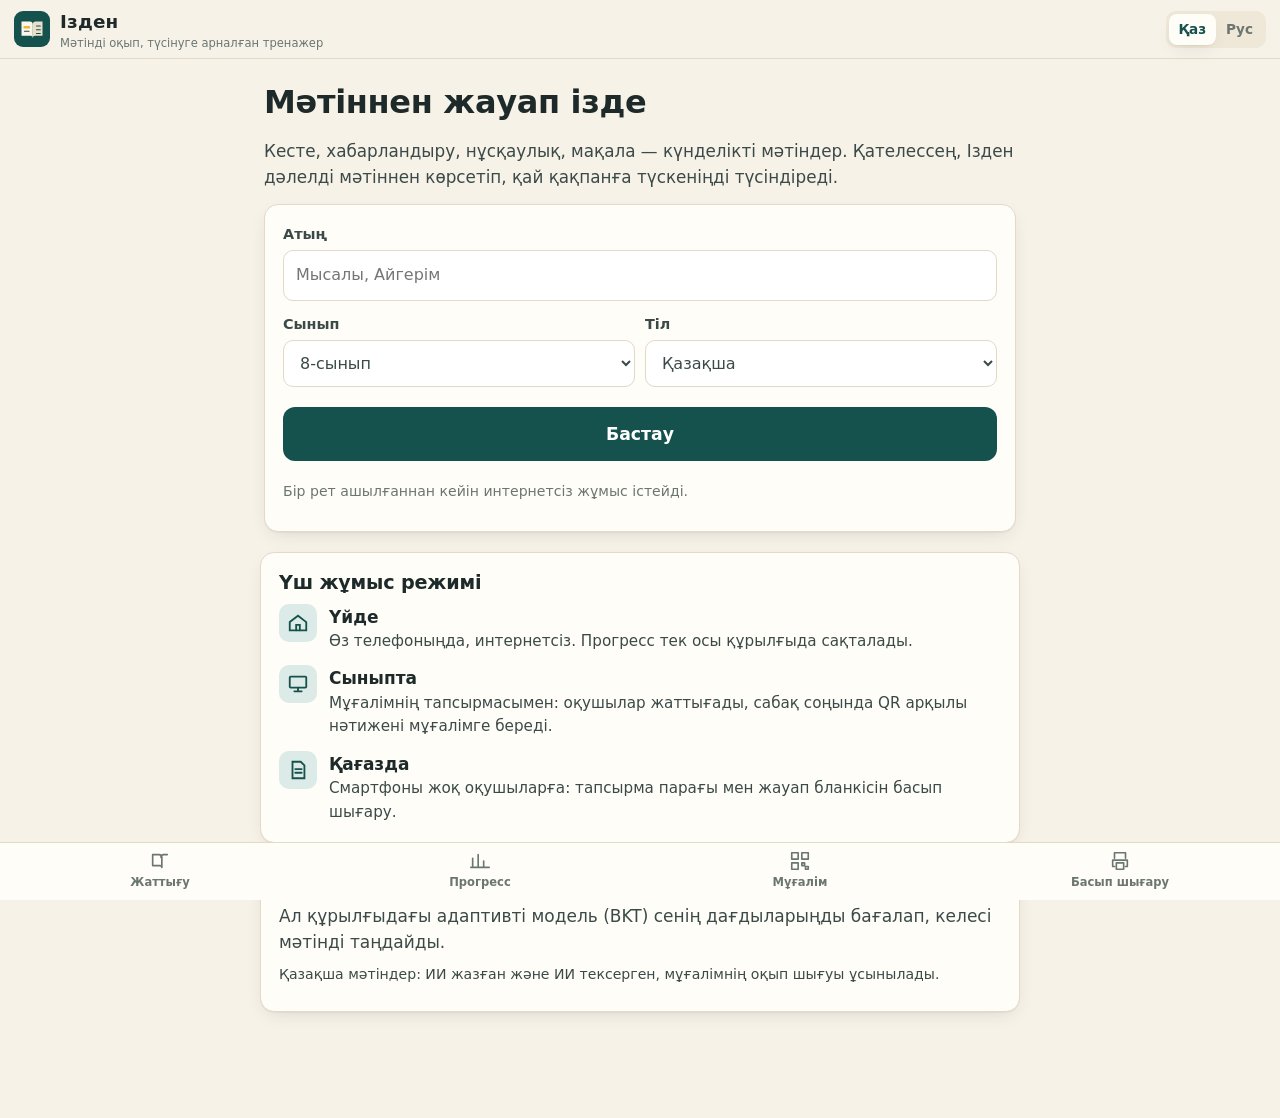
==== index.html @ 28fd4974 "feat(app): evidence-first PWA with BKT, QR transfer, teacher report, trap cards, passport and paper " ====
<!doctype html>
<html lang="kk">
<head>
<meta charset="utf-8">
<meta name="viewport" content="width=device-width, initial-scale=1, viewport-fit=cover">
<title>Ізден — мәтінді оқып түсіну тренажері</title>
<meta name="description" content="Офлайн-тренажёр читательской грамотности для 7–9 классов на казахском и русском: сначала докажи по тексту, потом ответь.">
<meta name="theme-color" content="#16524d">
<link rel="manifest" href="manifest.webmanifest">
<link rel="icon" href="icons/icon.svg" type="image/svg+xml">
<link rel="apple-touch-icon" href="icons/icon-192.png">
<link rel="stylesheet" href="css/style.css">
<script src="vendor/qrcode.js" defer></script>
<script src="vendor/jsQR.js" defer></script>
<script type="module" src="js/app.js"></script>
</head>
<body>
<header class="top noprint">
  <a href="#/" class="brand" aria-label="Ізден">
    <svg viewBox="0 0 48 48" aria-hidden="true"><rect width="48" height="48" rx="12" fill="#16524d"/><path d="M10 14h11a4 4 0 0 1 4 4v18a3 3 0 0 0-3-3H10z" fill="#fbf6ec"/><path d="M38 14H29a4 4 0 0 0-4 4v18a3 3 0 0 1 3-3h10z" fill="#e9dfcb"/><rect x="12.5" y="20" width="9" height="3.2" rx="1.2" fill="#f2b33d"/><path d="M14 27h6M30 20h5M30 25h5M30 30h5" stroke="#16524d" stroke-width="1.6" stroke-linecap="round"/></svg>
    <span><b>Ізден</b><small id="tagline"></small></span>
  </a>
  <span id="net" class="pill"></span>
  <div id="lang-switch" class="seg" role="group" aria-label="Тіл / Язык"></div>
</header>
<main id="app"><noscript>JavaScript керек / нужен JavaScript.</noscript></main>
<nav id="nav" class="nav noprint" aria-label="Menu"></nav>
<div id="toast" class="toast" role="status" aria-live="polite"></div>
</body>
</html>
---- css/style.css ----
/* Ізден — warm paper, deep teal ink, saffron highlighter. System fonts only (works offline everywhere). */
:root {
  --paper: #f7f2e8;
  --paper-2: #efe7d7;
  --card: #fffdf8;
  --ink: #1d2a29;
  --ink-2: #3b4a48;
  --muted: #6b7672;
  --line: #e3d9c6;
  --teal: #16524d;
  --teal-2: #20756d;
  --teal-soft: #dcebe7;
  --marker: #f6cf6a;
  --marker-soft: rgba(246, 207, 106, .55);
  --coral: #c4512f;
  --coral-soft: #f8e1d7;
  --green: #2f7a4b;
  --green-soft: #dcefe1;
  --plum: #7a4a7e;
  --indigo: #3f5aa0;
  --sk-locate: #20756d;
  --sk-understand: #3f5aa0;
  --sk-evaluate: #8a4e86;
  --radius: 14px;
  --shadow: 0 1px 0 rgba(29, 42, 41, .04), 0 6px 20px -8px rgba(29, 42, 41, .18);
  --font: system-ui, -apple-system, "Segoe UI", Roboto, "Noto Sans", "Helvetica Neue", Arial, sans-serif;
}

* { box-sizing: border-box; }
html { -webkit-text-size-adjust: 100%; }
body {
  margin: 0; background: var(--paper); color: var(--ink); font: 17px/1.55 var(--font);
  padding-bottom: calc(68px + env(safe-area-inset-bottom));
}
h1, h2, h3 { line-height: 1.2; letter-spacing: -.01em; margin: 0 0 .5em; }
h1 { font-size: 1.6rem; }
h2 { font-size: 1.2rem; }
p { margin: 0 0 .7em; }
a { color: var(--teal); }
button, input, select { font: inherit; color: inherit; }
.sr { position: absolute; width: 1px; height: 1px; overflow: hidden; clip: rect(0 0 0 0); }
.muted { color: var(--muted); }
.small { font-size: .88rem; }
.center { text-align: center; }
.pad { padding: 18px; }

/* ---- top bar ---- */
.top {
  position: sticky; top: 0; z-index: 20; display: flex; align-items: center; gap: 10px;
  padding: 8px 14px; background: rgba(247, 242, 232, .94); backdrop-filter: blur(6px);
  border-bottom: 1px solid var(--line);
}
.brand { display: flex; align-items: center; gap: 10px; text-decoration: none; color: var(--ink); margin-right: auto; min-width: 0; }
.brand svg { width: 36px; height: 36px; flex: none; }
.brand b { display: block; font-size: 1.15rem; letter-spacing: .01em; }
.brand small { display: block; color: var(--muted); font-size: .72rem; line-height: 1.2; white-space: nowrap; overflow: hidden; text-overflow: ellipsis; max-width: 46vw; }
.pill { font-size: .72rem; padding: 3px 8px; border-radius: 99px; white-space: nowrap; }
.pill:empty { display: none; }
.pill.ok { background: var(--teal-soft); color: var(--teal); }
.pill.off { background: var(--marker-soft); color: #6b4d00; }
@media (max-width: 480px) { .pill.ok { display: none; } }
.seg { display: flex; background: var(--paper-2); border-radius: 10px; padding: 3px; }
.seg button { border: 0; background: none; padding: 5px 10px; border-radius: 8px; font-size: .85rem; font-weight: 600; color: var(--muted); cursor: pointer; }
.seg button[aria-pressed="true"] { background: var(--card); color: var(--teal); box-shadow: var(--shadow); }

/* ---- bottom nav ---- */
.nav {
  position: fixed; left: 0; right: 0; bottom: 0; z-index: 30; display: grid; grid-template-columns: repeat(4, 1fr);
  background: var(--card); border-top: 1px solid var(--line); padding-bottom: env(safe-area-inset-bottom);
}
.nav a { display: flex; flex-direction: column; align-items: center; gap: 2px; padding: 7px 4px 8px; text-decoration: none; color: var(--muted); font-size: .72rem; font-weight: 600; }
.nav svg { width: 22px; height: 22px; fill: none; stroke: currentColor; stroke-width: 1.8; stroke-linecap: round; stroke-linejoin: round; }
.nav a.on { color: var(--teal); }
.nav a.on svg { stroke-width: 2.2; }

main { max-width: 760px; margin: 0 auto; padding: 14px 12px 24px; }
.card { background: var(--card); border: 1px solid var(--line); border-radius: var(--radius); box-shadow: var(--shadow); margin-bottom: 14px; }

/* ---- buttons & forms ---- */
.btn {
  display: inline-flex; align-items: center; justify-content: center; gap: 6px; min-height: 46px; padding: 10px 18px;
  border-radius: 12px; border: 1.5px solid transparent; font-weight: 650; text-decoration: none; cursor: pointer;
  transition: transform .08s ease, background .15s ease;
}
.btn:active { transform: translateY(1px); }
.btn.primary { background: var(--teal); color: #fff; }
.btn.primary:hover { background: var(--teal-2); }
.btn.primary:disabled { background: #a9bcb8; cursor: not-allowed; }
.btn.ghost { background: transparent; border-color: var(--line); color: var(--teal); }
.btn.big { width: 100%; min-height: 54px; font-size: 1.08rem; margin: 8px 0; }
.btn.small { min-height: 38px; padding: 6px 12px; font-size: .9rem; }
.btn.danger { color: var(--coral); }
.btn.file { position: relative; }
.btnrow { display: flex; flex-wrap: wrap; gap: 8px; margin: 10px 0; }
.link { background: none; border: 0; color: var(--teal); text-decoration: underline; text-underline-offset: 3px; cursor: pointer; padding: 6px 0; font-size: .92rem; }
.form { display: grid; gap: 12px; }
.form label { display: grid; gap: 5px; font-size: .9rem; font-weight: 600; color: var(--ink-2); }
.form input, .form select { padding: 12px; border: 1.5px solid var(--line); border-radius: 10px; background: #fff; font-size: 1rem; font-weight: 400; }
.form input:focus, .form select:focus, .btn:focus-visible, .opt:focus-visible, .tap:focus-visible { outline: 3px solid var(--marker); outline-offset: 2px; }
.form .check { display: flex; align-items: center; gap: 8px; font-weight: 500; }
.row2 { display: grid; grid-template-columns: 1fr 1fr; gap: 10px; }
.grid3 { grid-template-columns: repeat(3, 1fr); }
@media (max-width: 520px) { .grid3 { grid-template-columns: 1fr 1fr; } }

/* ---- home ---- */
.hero { padding: 10px 4px 6px; }
.hero h1 { font-size: 2rem; }
.hero .lead { font-size: 1.05rem; color: var(--ink-2); }
.hero .form { padding: 18px; margin-top: 14px; }
.modes { list-style: none; padding: 0; margin: 0; display: grid; gap: 12px; }
.modes li { display: flex; gap: 12px; align-items: flex-start; }
.modes p { margin: 0; color: var(--ink-2); font-size: .95rem; }
.mode-ico { flex: none; width: 38px; height: 38px; border-radius: 10px; background: var(--teal-soft) center/22px no-repeat; }
.mode-ico.m0 { background-image: url("data:image/svg+xml,%3Csvg xmlns='http://www.w3.org/2000/svg' viewBox='0 0 24 24' fill='none' stroke='%2316524d' stroke-width='2' stroke-linecap='round'%3E%3Cpath d='M3 11l9-7 9 7v9H3z'/%3E%3Cpath d='M10 20v-6h4v6'/%3E%3C/svg%3E"); }
.mode-ico.m1 { background-image: url("data:image/svg+xml,%3Csvg xmlns='http://www.w3.org/2000/svg' viewBox='0 0 24 24' fill='none' stroke='%2316524d' stroke-width='2' stroke-linecap='round'%3E%3Crect x='3' y='4' width='18' height='12' rx='1'/%3E%3Cpath d='M8 20h8M12 16v4'/%3E%3C/svg%3E"); }
.mode-ico.m2 { background-image: url("data:image/svg+xml,%3Csvg xmlns='http://www.w3.org/2000/svg' viewBox='0 0 24 24' fill='none' stroke='%2316524d' stroke-width='2' stroke-linecap='round'%3E%3Cpath d='M6 3h9l4 4v14H6z'/%3E%3Cpath d='M9 11h7M9 15h7'/%3E%3C/svg%3E"); }
.about p { margin: 0 0 .5em; color: var(--ink-2); }

/* ---- skills ---- */
.skills { display: grid; gap: 12px; margin: 10px 0; }
.skills.compact { grid-template-columns: repeat(3, 1fr); gap: 8px; }
.skill-head { display: flex; justify-content: space-between; font-size: .88rem; font-weight: 650; }
.skills.compact .skill-head { font-size: .78rem; }
.meter { height: 8px; background: var(--paper-2); border-radius: 99px; overflow: hidden; margin-top: 4px; }
.meter span { display: block; height: 100%; border-radius: inherit; transition: width .7s cubic-bezier(.2, .8, .2, 1); }
.sk-locate .meter span { background: var(--sk-locate); }
.sk-understand .meter span { background: var(--sk-understand); }
.sk-evaluate .meter span { background: var(--sk-evaluate); }
.skill.up b { color: var(--green); animation: pop .6s ease; }
.skill.down b { color: var(--coral); animation: pop .6s ease; }
@keyframes pop { 40% { transform: scale(1.25); } }
.skill p { margin: 4px 0 0; }

/* ---- practice ---- */
.topline { margin-bottom: 10px; }
.reason { background: var(--teal-soft); border-radius: 10px; padding: 8px 12px; font-size: .9rem; margin-top: 8px; }
.reason summary { cursor: pointer; font-weight: 650; color: var(--teal); }
.reason p { margin: 6px 0 0; }
.reader { padding: 16px 16px 20px; }
.unit-meta { display: flex; justify-content: space-between; align-items: center; margin-bottom: 4px; }
.tag { display: inline-block; font-size: .74rem; font-weight: 650; padding: 2px 8px; border-radius: 99px; background: var(--paper-2); color: var(--ink-2); }
.tag.sk-locate { background: #d7ebe7; color: var(--sk-locate); }
.tag.sk-understand { background: #dfe5f3; color: var(--sk-understand); }
.tag.sk-evaluate { background: #efe0ee; color: var(--sk-evaluate); }
.unit-title { font-size: 1.35rem; margin: 4px 0 12px; }
.unit-text { font-size: 1.06rem; line-height: 1.65; }
.unit-text.fmt-notice { border: 2px dashed var(--line); border-radius: 12px; padding: 12px; background: #fffaf0; }
.blk-h { font-size: 1.02rem; margin: 14px 0 6px; color: var(--ink-2); }
.blk-p { margin: 0 0 .8em; }
.blk-list { padding-left: 1.2em; margin: 0 0 .8em; }
.blk-list li { margin: 4px 0; }
figure { margin: 10px 0 14px; }
figcaption { font-weight: 650; font-size: .92rem; color: var(--ink-2); margin-bottom: 6px; }
.unit { font-weight: 400; color: var(--muted); }
.table-scroll { overflow-x: auto; -webkit-overflow-scrolling: touch; border: 1px solid var(--line); border-radius: 10px; }
table { border-collapse: collapse; width: 100%; font-size: .93rem; }
th, td { padding: 8px 10px; text-align: left; border-bottom: 1px solid var(--line); vertical-align: top; }
thead th { background: var(--paper-2); font-size: .82rem; color: var(--ink-2); white-space: nowrap; }
tbody tr:last-child td { border-bottom: 0; }
.bars { display: grid; gap: 6px; }
.bar-row { display: grid; grid-template-columns: minmax(64px, 30%) 1fr auto; gap: 8px; align-items: center; padding: 3px 6px; border-radius: 8px; }
.bar-label { font-size: .9rem; }
.bar-track { height: 14px; background: var(--paper-2); border-radius: 4px; overflow: hidden; }
.bar { display: block; height: 100%; background: var(--teal-2); border-radius: 4px; }
.bar-val { font-variant-numeric: tabular-nums; font-weight: 650; font-size: .9rem; }

/* tappable evidence targets */
.picking .tap { cursor: pointer; border-radius: 5px; transition: background .15s ease, box-shadow .15s ease; }
.picking .sent:hover, .picking tr.tap:hover td, .picking .bar-row:hover, .picking li.tap:hover { background: var(--teal-soft); }
.picking .sent { box-shadow: inset 0 -1.5px 0 rgba(22, 82, 77, .18); }
.tap.picked { background: var(--teal-soft); box-shadow: 0 0 0 2px var(--teal) inset; }
tr.tap.picked td { background: var(--teal-soft); box-shadow: inset 0 2px 0 var(--teal), inset 0 -2px 0 var(--teal); }
.sent.picked { box-shadow: 0 0 0 2px var(--teal); }
/* evidence highlighter: a marker stroke */
.ev-on, tr.ev-on td { background: linear-gradient(transparent 8%, var(--marker-soft) 8%, var(--marker-soft) 92%, transparent 92%); }
.sent.ev-on { background: linear-gradient(transparent 12%, var(--marker) 12%, var(--marker) 88%, transparent 88%); border-radius: 3px; padding: 0 1px; }
tr.ev-on td:first-child { box-shadow: inset 4px 0 0 #e0a51c; }
.bar-row.ev-on, li.ev-on { box-shadow: inset 4px 0 0 #e0a51c; }

.qpanel { padding: 16px; }
.qhead { display: flex; justify-content: space-between; align-items: center; margin-bottom: 6px; }
.fold { display: none; place-items: center; width: 34px; height: 30px; border: 1px solid var(--line); border-radius: 8px; background: var(--paper); color: var(--teal); font-size: 1rem; cursor: pointer; margin-left: 8px; }
.qhead .tag { margin-left: auto; }
.qnum { font-size: .82rem; font-weight: 650; color: var(--muted); }
.stem { font-size: 1.07rem; font-weight: 650; }
.steps { list-style: none; display: flex; gap: 6px; padding: 0; margin: 0 0 10px; font-size: .8rem; font-weight: 650; }
.steps li { flex: 1; padding: 6px 8px; border-radius: 8px; background: var(--paper-2); color: var(--muted); }
.steps li.cur { background: var(--marker); color: #4a3500; }
.steps li.ok { background: var(--teal-soft); color: var(--teal); }
.instr { margin: 0 0 8px; font-weight: 600; color: var(--ink-2); }
.opts { display: grid; gap: 8px; margin: 8px 0 12px; }
.opt {
  display: flex; gap: 10px; align-items: flex-start; text-align: left; width: 100%; padding: 11px 12px; min-height: 48px;
  border: 1.5px solid var(--line); border-radius: 12px; background: #fff; cursor: pointer; line-height: 1.4;
}
.opt:disabled { cursor: default; }
.opts .opt:disabled:not(.chosen):not(.right):not(.wrong) { opacity: .6; }
.opt .letter { flex: none; width: 26px; height: 26px; border-radius: 50%; display: grid; place-items: center; font-size: .8rem; font-weight: 700; background: var(--paper-2); color: var(--ink-2); }
.opt.chosen { border-color: var(--teal); background: var(--teal-soft); }
.opt.chosen .letter { background: var(--teal); color: #fff; }
.opt.wrong { border-color: var(--coral); background: var(--coral-soft); text-decoration: line-through; text-decoration-color: rgba(196, 81, 47, .5); }
.opt.wrong .letter { background: var(--coral); color: #fff; }
.opt.right { border-color: var(--green); background: var(--green-soft); }
.opt.right .letter { background: var(--green); color: #fff; }

.diag { display: flex; gap: 10px; padding: 10px 12px; border-radius: 12px; margin: 4px 0 10px; }
.diag p { margin: 2px 0 0; font-size: .93rem; }
.diag-ico { flex: none; width: 28px; height: 28px; border-radius: 50%; background: center/16px no-repeat; }
.d-understood { background: var(--green-soft); }
.d-understood .diag-ico { background-color: var(--green); background-image: url("data:image/svg+xml,%3Csvg xmlns='http://www.w3.org/2000/svg' viewBox='0 0 16 16'%3E%3Cpath d='M3 8.5l3 3 7-7' fill='none' stroke='white' stroke-width='2.2' stroke-linecap='round'/%3E%3C/svg%3E"); }
.d-guessed { background: #fdf0cf; }
.d-guessed .diag-ico { background-color: #d79b12; background-image: url("data:image/svg+xml,%3Csvg xmlns='http://www.w3.org/2000/svg' viewBox='0 0 16 16'%3E%3Ctext x='8' y='12.5' font-size='12' font-weight='700' text-anchor='middle' fill='white' font-family='Arial'%3E%3F%3C/text%3E%3C/svg%3E"); }
.d-found_wrong { background: #e5e9f6; }
.d-found_wrong .diag-ico { background-color: var(--indigo); background-image: url("data:image/svg+xml,%3Csvg xmlns='http://www.w3.org/2000/svg' viewBox='0 0 16 16' fill='none' stroke='white' stroke-width='2'%3E%3Ccircle cx='7' cy='7' r='4'/%3E%3Cpath d='M10 10l3.5 3.5'/%3E%3C/svg%3E"); }
.d-not_found { background: var(--coral-soft); }
.d-not_found .diag-ico { background-color: var(--coral); background-image: url("data:image/svg+xml,%3Csvg xmlns='http://www.w3.org/2000/svg' viewBox='0 0 16 16'%3E%3Cpath d='M4 4l8 8M12 4l-8 8' stroke='white' stroke-width='2.2' stroke-linecap='round'/%3E%3C/svg%3E"); }
.trap { border-left: 4px solid var(--coral); background: #fff7f3; padding: 8px 12px; border-radius: 0 10px 10px 0; margin-bottom: 10px; }
.trap-name { font-size: .92rem; margin-bottom: 4px; }
.trap p { margin: 0; font-size: .95rem; }
.hints { background: var(--paper); border-radius: 10px; padding: 8px 12px; margin-bottom: 8px; font-size: .95rem; }
.hints ol { margin: 6px 0; padding-left: 1.3em; }
.explain { background: var(--teal-soft); padding: 10px 12px; border-radius: 10px; margin-bottom: 10px; }
.explain p { margin: 0; }
.qpanel .btn.primary { width: 100%; }
.deltas { list-style: none; padding: 0; display: grid; gap: 6px; }
.deltas li { display: flex; justify-content: space-between; padding: 8px 12px; background: var(--paper); border-radius: 10px; font-weight: 600; }
.delta.pos { color: var(--green); }
.delta.neg { color: var(--coral); }
.chips .chip { display: inline-block; padding: 4px 10px; border-radius: 99px; font-size: .82rem; margin: 2px 0; }

/* mobile: question panel docks to the bottom while the text scrolls above it */
@media (max-width: 899px) {
  .qpanel { position: sticky; bottom: calc(60px + env(safe-area-inset-bottom)); max-height: 48vh; overflow-y: auto; z-index: 10;
    box-shadow: 0 -10px 30px -12px rgba(29, 42, 41, .35); border-radius: 18px 18px 14px 14px; }
  .qpanel.ph-evidence { max-height: 38vh; }
  .qpanel.collapsed { max-height: 52px; overflow: hidden; }
  .fold { display: inline-grid; }
  .qpanel.ph-evidence .opts { display: none; }
  .qpanel.ph-evidence .stem { font-size: 1rem; }
}
@media (min-width: 900px) {
  main { max-width: 1180px; }
  .practice { display: grid; grid-template-columns: minmax(0, 1.25fr) minmax(340px, 1fr); gap: 16px; align-items: start; }
  .practice .topline { grid-column: 1 / -1; display: grid; grid-template-columns: 1.25fr 1fr; gap: 16px; align-items: center; }
  .practice .topline .reason { margin: 0; }
  .qpanel { position: sticky; top: 72px; max-height: calc(100vh - 160px); overflow-y: auto; }
  main > section.card, main > section.hero { max-width: 760px; margin-left: auto; margin-right: auto; }
}

/* ---- passport dialog ---- */
.dlg { border: 0; border-radius: 16px; padding: 20px; max-width: 520px; width: calc(100% - 24px); box-shadow: 0 20px 60px rgba(0, 0, 0, .3); background: var(--card); color: var(--ink); }
.dlg::backdrop { background: rgba(29, 42, 41, .45); }
.pass-steps { padding-left: 1.3em; display: grid; gap: 8px; font-size: .95rem; }
.pass-status { background: var(--marker-soft); padding: 8px 12px; border-radius: 10px; font-weight: 600; font-size: .92rem; }

/* ---- progress ---- */
.stats { display: grid; grid-template-columns: 1fr 1fr; gap: 10px; margin: 10px 0 16px; }
.stats div { background: var(--paper); border-radius: 12px; padding: 10px 12px; }
.stats b { display: block; font-size: 1.6rem; color: var(--teal); }
.stats span { font-size: .82rem; color: var(--muted); }
.diag-grid { display: grid; grid-template-columns: 1fr 1fr; gap: 8px; }
.dcell { position: relative; overflow: hidden; border-radius: 12px; padding: 10px 12px; }
.dcell b { display: block; font-size: 1.4rem; }
.dcell span { font-size: .85rem; }
.dcell i { position: absolute; left: 0; bottom: 0; height: 4px; background: currentColor; opacity: .35; }
.traplist { list-style: none; padding: 0; margin: 0; display: grid; gap: 10px; }
.traplist li { display: flex; gap: 12px; align-items: flex-start; }
.traplist .cnt { flex: none; min-width: 32px; height: 32px; border-radius: 9px; background: var(--coral-soft); color: var(--coral); font-weight: 700; display: grid; place-items: center; }
.traplist p { margin: 0; }
.qr-box { display: grid; place-items: center; background: #fff; border-radius: 12px; padding: 8px; border: 1px solid var(--line); max-width: 320px; margin: 8px auto; }
.qr-box svg { width: 100%; height: auto; display: block; }
.short-code { font: 700 1.35rem/1.2 ui-monospace, "SF Mono", Menlo, Consolas, monospace; letter-spacing: .06em; text-align: center; color: var(--teal); user-select: all; }

/* ---- teacher ---- */
.scanner { position: relative; margin: 10px 0; border-radius: 14px; overflow: hidden; background: #000; }
.scanner video { width: 100%; display: block; max-height: 60vh; object-fit: cover; }
.scanner .frame { position: absolute; inset: 18%; border: 3px solid var(--marker); border-radius: 16px; pointer-events: none; }
.scanner .btn { position: absolute; bottom: 10px; left: 50%; transform: translateX(-50%); background: #fff; }
.manual summary { cursor: pointer; color: var(--teal); font-weight: 600; padding: 6px 0; }
table.report th[scope="row"] { font-weight: 650; white-space: nowrap; }
table.report th small { display: block; font-weight: 400; color: var(--muted); font-size: .75rem; }
td.heat { text-align: center; font-weight: 700; font-variant-numeric: tabular-nums; }
td.h-low { background: #f6d5c9; color: #8a2f14; }
td.h-mid { background: #fbe7b5; color: #6b4d00; }
td.h-high { background: #cfe8d6; color: #1f5a35; }
table.report td.small { min-width: 140px; }
table.report td, table.report th { vertical-align: middle; }
.x { border: 0; background: none; font-size: 1.3rem; color: var(--muted); cursor: pointer; }
.insight { background: var(--marker-soft); border-radius: 12px; padding: 10px 12px; margin: 12px 0; }
.insight p { margin: 0 0 8px; font-weight: 600; }
.class-traps { list-style: none; padding: 0; display: grid; gap: 12px; }
.class-traps li { display: block; padding: 10px 12px; border: 1px solid var(--line); border-radius: 12px; }
.class-traps li.top { border-color: var(--coral); background: #fff7f3; }
.class-traps p { margin: 6px 0; font-weight: 600; }
.bar-line { height: 8px; background: var(--paper-2); border-radius: 99px; overflow: hidden; }
.bar-line span { display: block; height: 100%; background: var(--coral); }

/* ---- trap card ---- */
.eyebrow { text-transform: uppercase; letter-spacing: .08em; font-size: .75rem; font-weight: 700; color: var(--coral); margin: 10px 0 2px; }
.lesson { padding-left: 1.3em; display: grid; gap: 8px; }
.tip { background: var(--marker-soft); border-radius: 10px; padding: 8px 12px; font-weight: 600; }

/* ---- paper preview ---- */
.paper { background: #fff; color: #000; border: 1px solid var(--line); border-radius: 6px; padding: 24px; box-shadow: var(--shadow); max-width: 820px; margin: 0 auto 20px; font-size: 14px; }
.paper .unit-text { font-size: 14px; line-height: 1.5; }
.paper .unit-title { font-size: 18px; }
.paper .sheet-head h1 { font-size: 20px; }
.evn { font-size: .68em; font-weight: 700; color: #fff; background: #333; border-radius: 4px; padding: 0 3px; margin-right: 3px; vertical-align: .35em; }
.pqs { list-style: none; padding: 0; }
.pq { margin: 10px 0; break-inside: avoid; }
.popts { list-style: none; padding-left: 14px; margin: 4px 0; }
.popts li { margin: 2px 0; }
.sheet-unit { border-top: 2px solid #000; padding-top: 10px; margin-top: 14px; }
.sheet-answers, .sheet-key { break-before: page; margin-top: 20px; }
.sheet-answers td, .sheet-answers th, .sheet-key td, .sheet-key th { border: 1px solid #999; padding: 8px; }
.sheet-answers td:nth-child(2) { letter-spacing: .3em; font-weight: 700; }

.toast { position: fixed; left: 50%; bottom: 84px; transform: translate(-50%, 20px); background: var(--ink); color: #fff; padding: 10px 16px; border-radius: 12px; font-size: .92rem; opacity: 0; pointer-events: none; transition: all .25s ease; z-index: 50; max-width: 90vw; }
.toast.show { opacity: 1; transform: translate(-50%, 0); }

@media (max-width: 380px) {
  body { font-size: 16px; }
  .skills.compact .skill-head span { font-size: .72rem; }
  .row2 { grid-template-columns: 1fr; }
}

/* ---- print: only the paper sheet ---- */
@media print {
  @page { size: A4; margin: 14mm; }
  body { background: #fff; padding: 0; font-size: 12pt; }
  .noprint, .top, .nav, .toast, main > section.card, .dlg { display: none !important; }
  main { max-width: none; padding: 0; }
  .paper { border: 0; box-shadow: none; padding: 0; max-width: none; font-size: 11.5pt; }
  .paper .table-scroll { overflow: visible; border-color: #999; }
  .paper .bar { background: #555; -webkit-print-color-adjust: exact; print-color-adjust: exact; }
  .evn { -webkit-print-color-adjust: exact; print-color-adjust: exact; }
}
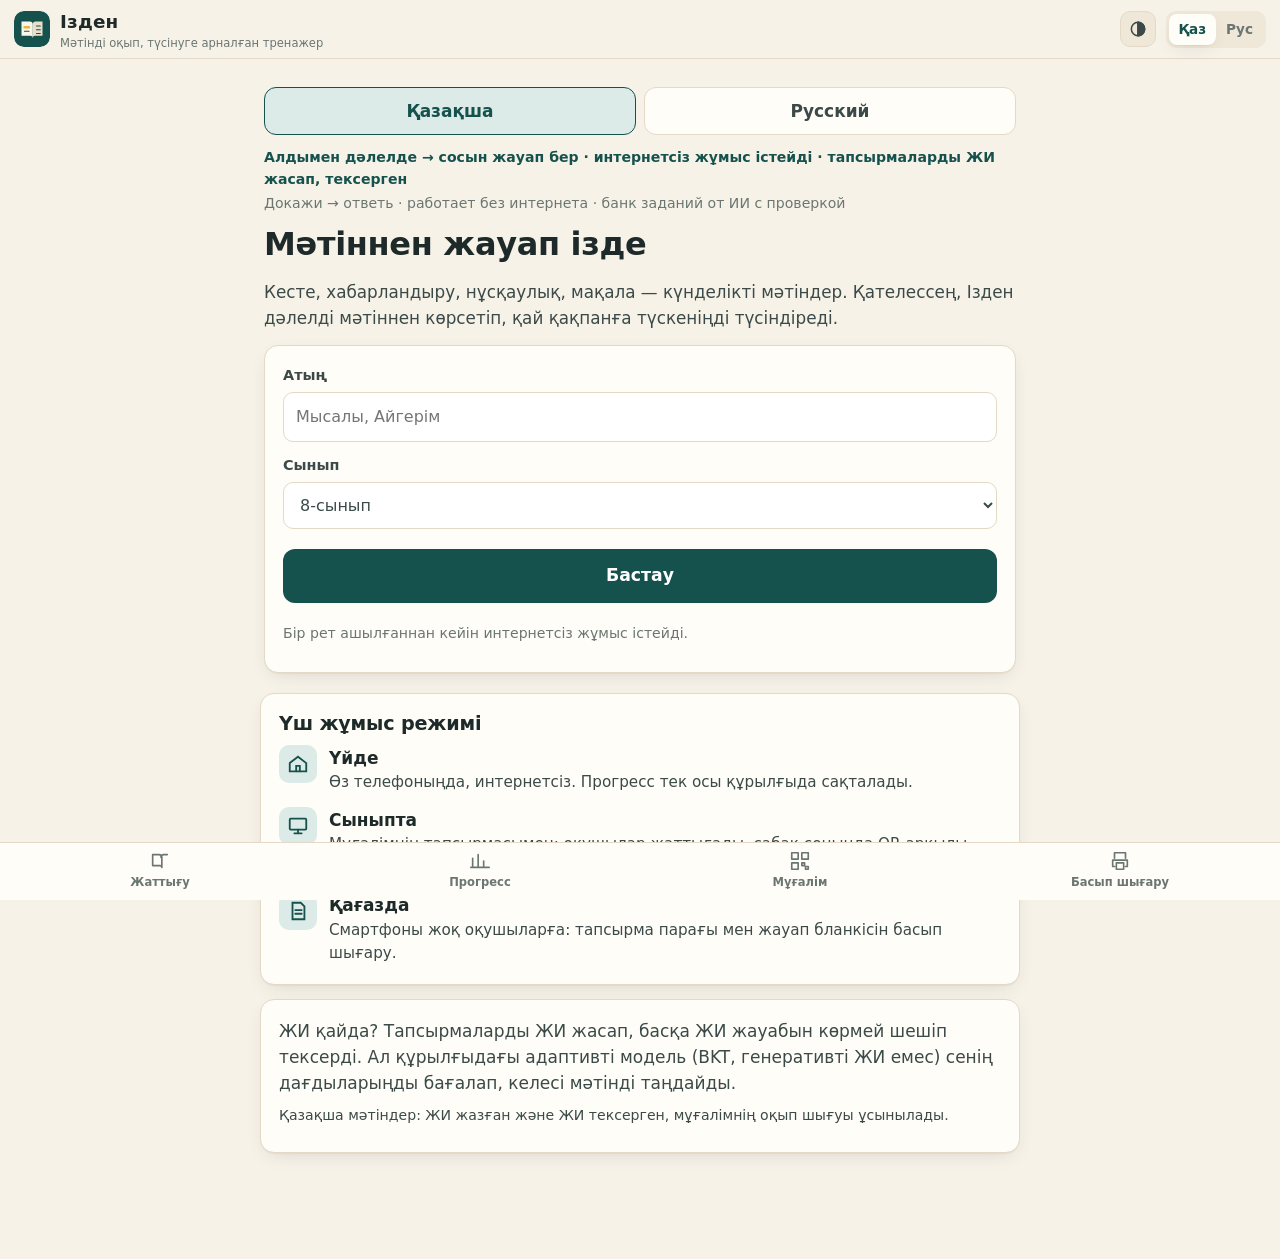
==== commit 50a5eca7: "feat: dark theme with auto/light/dark toggle Co-Authored-By: Claude Sonnet 5.5 <noreply@anthropic.co" ====
--- a/index.html
+++ b/index.html
@@ -5,7 +5,19 @@
 <meta name="viewport" content="width=device-width, initial-scale=1, viewport-fit=cover">
 <title>Ізден — мәтінді оқып түсіну тренажері</title>
 <meta name="description" content="Офлайн-тренажёр читательской грамотности для 7–9 классов на казахском и русском: сначала докажи по тексту, потом ответь.">
-<meta name="theme-color" content="#16524d">
+<meta name="theme-color" content="#16524d" media="(prefers-color-scheme: light)">
+<meta name="theme-color" content="#121819" media="(prefers-color-scheme: dark)">
+<script>
+// set the saved theme before first paint (no flash); no attribute = follow the device
+(function () {
+  try {
+    var v = JSON.parse(localStorage.getItem('izden.theme'));
+    if (v === 'light' || v === 'dark') document.documentElement.setAttribute('data-theme', v);
+  } catch (e) {}
+  var d = document.documentElement.getAttribute('data-theme');
+  if (d) document.querySelectorAll('meta[name="theme-color"]').forEach(function (m) { m.setAttribute('content', d === 'dark' ? '#121819' : '#16524d'); });
+})();
+</script>
 <link rel="manifest" href="manifest.webmanifest">
 <link rel="icon" href="icons/icon.svg" type="image/svg+xml">
 <link rel="apple-touch-icon" href="icons/icon-192.png">
@@ -21,6 +33,7 @@
     <span><b>Ізден</b><small id="tagline"></small></span>
   </a>
   <span id="net" class="pill"></span>
+  <button id="theme-btn" class="theme-btn" type="button"></button>
   <div id="lang-switch" class="seg" role="group" aria-label="Тіл / Язык"></div>
 </header>
 <main id="app"><noscript>JavaScript керек / нужен JavaScript.</noscript></main>
--- a/css/style.css
+++ b/css/style.css
@@ -1,5 +1,6 @@
 /* Ізден — warm paper, deep teal ink, saffron highlighter. System fonts only (works offline everywhere). */
-:root {
+:root, .paper {
+  color-scheme: light;
   --paper: #f7f2e8;
   --paper-2: #efe7d7;
   --card: #fffdf8;
@@ -10,8 +11,14 @@
   --teal: #16524d;
   --teal-2: #20756d;
   --teal-soft: #dcebe7;
+  --btn-hover: #20756d;
+  --on-accent: #fff;
   --marker: #f6cf6a;
+  --marker-strong: #f6cf6a;
   --marker-soft: rgba(246, 207, 106, .55);
+  --marker-edge: var(--marker-edge);
+  --marker-text: #4a3500;
+  --warn-text: #6b4d00;
   --coral: #c4512f;
   --coral-soft: #f8e1d7;
   --green: #2f7a4b;
@@ -21,9 +28,132 @@
   --sk-locate: #20756d;
   --sk-understand: #3f5aa0;
   --sk-evaluate: #8a4e86;
+  --tag-locate: #d7ebe7;
+  --tag-understand: #dfe5f3;
+  --tag-evaluate: #efe0ee;
+  --amber-soft: #fdf0cf;
+  --indigo-soft: #e5e9f6;
+  --trap-bg: #fff7f3;
+  --notice-bg: #fffaf0;
+  --field: #fff;
+  --header-bg: rgba(247, 242, 232, .94);
+  --btn-disabled: #a9bcb8;
+  --btn-disabled-fg: #fff;
+  --sent-line: var(--sent-line);
+  --edge-shadow: rgba(29, 42, 41, .22);
+  --toast-bg: #1d2a29;
+  --toast-fg: #fff;
+  --heat-low-bg: #f6d5c9; --heat-low: #8a2f14;
+  --heat-mid-bg: #fbe7b5; --heat-mid: #6b4d00;
+  --heat-high-bg: #cfe8d6; --heat-high: #1f5a35;
   --radius: 14px;
   --shadow: 0 1px 0 rgba(29, 42, 41, .04), 0 6px 20px -8px rgba(29, 42, 41, .18);
+  --shadow-up: 0 -10px 30px -12px rgba(29, 42, 41, .35);
   --font: system-ui, -apple-system, "Segoe UI", Roboto, "Noto Sans", "Helvetica Neue", Arial, sans-serif;
+}
+/* the paper sheet is always light, whatever the app theme (also what gets printed) */
+.paper { background: #fff; color: #000; }
+@media (prefers-color-scheme: dark) {
+  :root:not([data-theme="light"]) {
+    color-scheme: dark;
+    --paper: #121819;
+    --paper-2: #1d2729;
+    --card: #1a2325;
+    --ink: #e8ece9;
+    --ink-2: #c5cfcb;
+    --muted: #9aa8a3;
+    --line: #2f3d3f;
+    --teal: #72cabd;
+    --teal-2: #3f9f94;
+    --teal-soft: #1f3835;
+    --btn-hover: #8fdacf;
+    --on-accent: #0d1716;
+    --marker: #e3b530;
+    --marker-strong: #7d6518;
+    --marker-soft: rgba(227, 181, 48, .26);
+    --marker-edge: #f0be2c;
+    --marker-text: #2b2000;
+    --warn-text: #f3d278;
+    --coral: #f0906f;
+    --coral-soft: #3b2722;
+    --green: #70d093;
+    --green-soft: #1f3827;
+    --plum: #c58ac0;
+    --indigo: #96abf0;
+    --sk-locate: #4fc4b4;
+    --sk-understand: #96abf0;
+    --sk-evaluate: #cf8fca;
+    --tag-locate: #1d3b37;
+    --tag-understand: #262f4d;
+    --tag-evaluate: #3b2a3a;
+    --amber-soft: #3a3116;
+    --indigo-soft: #252d49;
+    --trap-bg: #2b2220;
+    --notice-bg: #241f13;
+    --field: #0f1517;
+    --header-bg: rgba(18, 24, 25, .94);
+    --btn-disabled: #34423f;
+    --btn-disabled-fg: #a3b3ae;
+    --sent-line: rgba(114, 202, 189, .3);
+    --edge-shadow: rgba(0, 0, 0, .5);
+    --toast-bg: #33444a;
+    --toast-fg: #f4f7f5;
+    --heat-low-bg: #5b2c1f; --heat-low: #ffd3c4;
+    --heat-mid-bg: #5a4814; --heat-mid: #ffe6a6;
+    --heat-high-bg: #1f4a30; --heat-high: #c3ebd0;
+    --shadow: 0 1px 0 rgba(0, 0, 0, .3), 0 6px 20px -8px rgba(0, 0, 0, .6);
+    --shadow-up: 0 -10px 30px -12px rgba(0, 0, 0, .7);
+  }
+}
+:root[data-theme="dark"] {
+  color-scheme: dark;
+  --paper: #121819;
+  --paper-2: #1d2729;
+  --card: #1a2325;
+  --ink: #e8ece9;
+  --ink-2: #c5cfcb;
+  --muted: #9aa8a3;
+  --line: #2f3d3f;
+  --teal: #72cabd;
+  --teal-2: #3f9f94;
+  --teal-soft: #1f3835;
+  --btn-hover: #8fdacf;
+  --on-accent: #0d1716;
+  --marker: #e3b530;
+  --marker-strong: #7d6518;
+  --marker-soft: rgba(227, 181, 48, .26);
+  --marker-edge: #f0be2c;
+  --marker-text: #2b2000;
+  --warn-text: #f3d278;
+  --coral: #f0906f;
+  --coral-soft: #3b2722;
+  --green: #70d093;
+  --green-soft: #1f3827;
+  --plum: #c58ac0;
+  --indigo: #96abf0;
+  --sk-locate: #4fc4b4;
+  --sk-understand: #96abf0;
+  --sk-evaluate: #cf8fca;
+  --tag-locate: #1d3b37;
+  --tag-understand: #262f4d;
+  --tag-evaluate: #3b2a3a;
+  --amber-soft: #3a3116;
+  --indigo-soft: #252d49;
+  --trap-bg: #2b2220;
+  --notice-bg: #241f13;
+  --field: #0f1517;
+  --header-bg: rgba(18, 24, 25, .94);
+  --btn-disabled: #34423f;
+  --btn-disabled-fg: #a3b3ae;
+  --sent-line: rgba(114, 202, 189, .3);
+  --edge-shadow: rgba(0, 0, 0, .5);
+  --toast-bg: #33444a;
+  --toast-fg: #f4f7f5;
+  --heat-low-bg: #5b2c1f; --heat-low: #ffd3c4;
+  --heat-mid-bg: #5a4814; --heat-mid: #ffe6a6;
+  --heat-high-bg: #1f4a30; --heat-high: #c3ebd0;
+  --shadow: 0 1px 0 rgba(0, 0, 0, .3), 0 6px 20px -8px rgba(0, 0, 0, .6);
+  --shadow-up: 0 -10px 30px -12px rgba(0, 0, 0, .7);
 }
 
 * { box-sizing: border-box; }
@@ -45,20 +175,26 @@
 .pad { padding: 18px; }
 
 /* ---- top bar ---- */
-.top {
+header.top {
   position: sticky; top: 0; z-index: 20; display: flex; align-items: center; gap: 10px;
-  padding: 8px 14px; background: rgba(247, 242, 232, .94); backdrop-filter: blur(6px);
+  padding: 8px 14px; background: var(--header-bg); backdrop-filter: blur(6px);
   border-bottom: 1px solid var(--line);
 }
 .brand { display: flex; align-items: center; gap: 10px; text-decoration: none; color: var(--ink); margin-right: auto; min-width: 0; }
 .brand svg { width: 36px; height: 36px; flex: none; }
 .brand b { display: block; font-size: 1.15rem; letter-spacing: .01em; }
-.brand small { display: block; color: var(--muted); font-size: .72rem; line-height: 1.2; white-space: nowrap; overflow: hidden; text-overflow: ellipsis; max-width: 46vw; }
-.pill { font-size: .72rem; padding: 3px 8px; border-radius: 99px; white-space: nowrap; }
+.brand > span { min-width: 0; overflow: hidden; }
+.brand small { display: block; color: var(--muted); font-size: .72rem; line-height: 1.2; white-space: nowrap; overflow: hidden; text-overflow: ellipsis; }
+header.top { min-height: 52px; max-height: 64px; }
+.pill { flex: none; display: inline-flex; align-items: center; gap: 4px; font-size: .72rem; font-weight: 600; padding: 3px 8px; border-radius: 99px; white-space: nowrap; }
+.pill-ico { width: 8px; height: 8px; border-radius: 50%; background: currentColor; }
+.pill-short { display: none; }
+@media (max-width: 600px) { .pill-long { display: none; } .pill-short { display: inline; } }
+.seg { flex: none; }
 .pill:empty { display: none; }
 .pill.ok { background: var(--teal-soft); color: var(--teal); }
-.pill.off { background: var(--marker-soft); color: #6b4d00; }
-@media (max-width: 480px) { .pill.ok { display: none; } }
+.pill.off { background: var(--marker-soft); color: var(--warn-text); }
+@media (max-width: 480px) { .pill.ok { display: none; } .brand small { display: none; } }
 .seg { display: flex; background: var(--paper-2); border-radius: 10px; padding: 3px; }
 .seg button { border: 0; background: none; padding: 5px 10px; border-radius: 8px; font-size: .85rem; font-weight: 600; color: var(--muted); cursor: pointer; }
 .seg button[aria-pressed="true"] { background: var(--card); color: var(--teal); box-shadow: var(--shadow); }
@@ -83,9 +219,9 @@
   transition: transform .08s ease, background .15s ease;
 }
 .btn:active { transform: translateY(1px); }
-.btn.primary { background: var(--teal); color: #fff; }
-.btn.primary:hover { background: var(--teal-2); }
-.btn.primary:disabled { background: #a9bcb8; cursor: not-allowed; }
+.btn.primary { background: var(--teal); color: var(--on-accent); }
+.btn.primary:hover { background: var(--btn-hover); }
+.btn.primary:disabled { background: var(--btn-disabled); color: var(--btn-disabled-fg); cursor: not-allowed; }
 .btn.ghost { background: transparent; border-color: var(--line); color: var(--teal); }
 .btn.big { width: 100%; min-height: 54px; font-size: 1.08rem; margin: 8px 0; }
 .btn.small { min-height: 38px; padding: 6px 12px; font-size: .9rem; }
@@ -95,7 +231,7 @@
 .link { background: none; border: 0; color: var(--teal); text-decoration: underline; text-underline-offset: 3px; cursor: pointer; padding: 6px 0; font-size: .92rem; }
 .form { display: grid; gap: 12px; }
 .form label { display: grid; gap: 5px; font-size: .9rem; font-weight: 600; color: var(--ink-2); }
-.form input, .form select { padding: 12px; border: 1.5px solid var(--line); border-radius: 10px; background: #fff; font-size: 1rem; font-weight: 400; }
+.form input, .form select { padding: 12px; border: 1.5px solid var(--line); border-radius: 10px; background: var(--field); font-size: 1rem; font-weight: 400; }
 .form input:focus, .form select:focus, .btn:focus-visible, .opt:focus-visible, .tap:focus-visible { outline: 3px solid var(--marker); outline-offset: 2px; }
 .form .check { display: flex; align-items: center; gap: 8px; font-weight: 500; }
 .row2 { display: grid; grid-template-columns: 1fr 1fr; gap: 10px; }
@@ -105,15 +241,21 @@
 /* ---- home ---- */
 .hero { padding: 10px 4px 6px; }
 .hero h1 { font-size: 2rem; }
+.pick-lang { display: grid; grid-template-columns: 1fr 1fr; gap: 8px; margin: 4px 0 12px; }
+.pick-lang button { min-height: 48px; border: 1.5px solid var(--line); border-radius: 12px; background: var(--card); font-weight: 700; color: var(--ink-2); cursor: pointer; }
+.pick-lang button[aria-pressed="true"] { border-color: var(--teal); background: var(--teal-soft); color: var(--teal); }
+.bilingual { display: grid; gap: 2px; font-size: .88rem; color: var(--teal); font-weight: 600; margin-bottom: 10px; }
+.bilingual span[lang="ru"] { color: var(--muted); font-weight: 500; }
 .hero .lead { font-size: 1.05rem; color: var(--ink-2); }
 .hero .form { padding: 18px; margin-top: 14px; }
 .modes { list-style: none; padding: 0; margin: 0; display: grid; gap: 12px; }
 .modes li { display: flex; gap: 12px; align-items: flex-start; }
 .modes p { margin: 0; color: var(--ink-2); font-size: .95rem; }
-.mode-ico { flex: none; width: 38px; height: 38px; border-radius: 10px; background: var(--teal-soft) center/22px no-repeat; }
-.mode-ico.m0 { background-image: url("data:image/svg+xml,%3Csvg xmlns='http://www.w3.org/2000/svg' viewBox='0 0 24 24' fill='none' stroke='%2316524d' stroke-width='2' stroke-linecap='round'%3E%3Cpath d='M3 11l9-7 9 7v9H3z'/%3E%3Cpath d='M10 20v-6h4v6'/%3E%3C/svg%3E"); }
-.mode-ico.m1 { background-image: url("data:image/svg+xml,%3Csvg xmlns='http://www.w3.org/2000/svg' viewBox='0 0 24 24' fill='none' stroke='%2316524d' stroke-width='2' stroke-linecap='round'%3E%3Crect x='3' y='4' width='18' height='12' rx='1'/%3E%3Cpath d='M8 20h8M12 16v4'/%3E%3C/svg%3E"); }
-.mode-ico.m2 { background-image: url("data:image/svg+xml,%3Csvg xmlns='http://www.w3.org/2000/svg' viewBox='0 0 24 24' fill='none' stroke='%2316524d' stroke-width='2' stroke-linecap='round'%3E%3Cpath d='M6 3h9l4 4v14H6z'/%3E%3Cpath d='M9 11h7M9 15h7'/%3E%3C/svg%3E"); }
+.mode-ico { position: relative; flex: none; width: 38px; height: 38px; border-radius: 10px; background: var(--teal-soft); }
+.mode-ico::after { content: ''; position: absolute; inset: 0; background: var(--teal); -webkit-mask: var(--ico) center/22px no-repeat; mask: var(--ico) center/22px no-repeat; }
+.mode-ico.m0 { --ico: url("data:image/svg+xml,%3Csvg xmlns='http://www.w3.org/2000/svg' viewBox='0 0 24 24' fill='none' stroke='%23000' stroke-width='2' stroke-linecap='round'%3E%3Cpath d='M3 11l9-7 9 7v9H3z'/%3E%3Cpath d='M10 20v-6h4v6'/%3E%3C/svg%3E"); }
+.mode-ico.m1 { --ico: url("data:image/svg+xml,%3Csvg xmlns='http://www.w3.org/2000/svg' viewBox='0 0 24 24' fill='none' stroke='%23000' stroke-width='2' stroke-linecap='round'%3E%3Crect x='3' y='4' width='18' height='12' rx='1'/%3E%3Cpath d='M8 20h8M12 16v4'/%3E%3C/svg%3E"); }
+.mode-ico.m2 { --ico: url("data:image/svg+xml,%3Csvg xmlns='http://www.w3.org/2000/svg' viewBox='0 0 24 24' fill='none' stroke='%23000' stroke-width='2' stroke-linecap='round'%3E%3Cpath d='M6 3h9l4 4v14H6z'/%3E%3Cpath d='M9 11h7M9 15h7'/%3E%3C/svg%3E"); }
 .about p { margin: 0 0 .5em; color: var(--ink-2); }
 
 /* ---- skills ---- */
@@ -130,6 +272,8 @@
 .skill.down b { color: var(--coral); animation: pop .6s ease; }
 @keyframes pop { 40% { transform: scale(1.25); } }
 .skill p { margin: 4px 0 0; }
+.skill.unrated b { color: var(--muted); font-weight: 600; }
+.skill.unrated .meter { background: repeating-linear-gradient(90deg, var(--paper-2) 0 6px, transparent 6px 10px); }
 
 /* ---- practice ---- */
 .topline { margin-bottom: 10px; }
@@ -139,12 +283,12 @@
 .reader { padding: 16px 16px 20px; }
 .unit-meta { display: flex; justify-content: space-between; align-items: center; margin-bottom: 4px; }
 .tag { display: inline-block; font-size: .74rem; font-weight: 650; padding: 2px 8px; border-radius: 99px; background: var(--paper-2); color: var(--ink-2); }
-.tag.sk-locate { background: #d7ebe7; color: var(--sk-locate); }
-.tag.sk-understand { background: #dfe5f3; color: var(--sk-understand); }
-.tag.sk-evaluate { background: #efe0ee; color: var(--sk-evaluate); }
+.tag.sk-locate { background: var(--tag-locate); color: var(--sk-locate); }
+.tag.sk-understand { background: var(--tag-understand); color: var(--sk-understand); }
+.tag.sk-evaluate { background: var(--tag-evaluate); color: var(--sk-evaluate); }
 .unit-title { font-size: 1.35rem; margin: 4px 0 12px; }
 .unit-text { font-size: 1.06rem; line-height: 1.65; }
-.unit-text.fmt-notice { border: 2px dashed var(--line); border-radius: 12px; padding: 12px; background: #fffaf0; }
+.unit-text.fmt-notice { border: 2px dashed var(--line); border-radius: 12px; padding: 12px; background: var(--notice-bg); }
 .blk-h { font-size: 1.02rem; margin: 14px 0 6px; color: var(--ink-2); }
 .blk-p { margin: 0 0 .8em; }
 .blk-list { padding-left: 1.2em; margin: 0 0 .8em; }
@@ -152,10 +296,19 @@
 figure { margin: 10px 0 14px; }
 figcaption { font-weight: 650; font-size: .92rem; color: var(--ink-2); margin-bottom: 6px; }
 .unit { font-weight: 400; color: var(--muted); }
-.table-scroll { overflow-x: auto; -webkit-overflow-scrolling: touch; border: 1px solid var(--line); border-radius: 10px; }
+/* horizontal scroll with edge shadows that appear only when there is more table to the side */
+.table-scroll { overflow-x: auto; -webkit-overflow-scrolling: touch; border: 1px solid var(--line); border-radius: 10px;
+  background: linear-gradient(to right, var(--card) 30%, transparent) left / 24px 100% no-repeat local,
+              linear-gradient(to left, var(--card) 30%, transparent) right / 24px 100% no-repeat local,
+              radial-gradient(farthest-side at 0 50%, var(--edge-shadow), transparent) left / 10px 100% no-repeat scroll,
+              radial-gradient(farthest-side at 100% 50%, var(--edge-shadow), transparent) right / 10px 100% no-repeat scroll; }
 table { border-collapse: collapse; width: 100%; font-size: .93rem; }
 th, td { padding: 8px 10px; text-align: left; border-bottom: 1px solid var(--line); vertical-align: top; }
-thead th { background: var(--paper-2); font-size: .82rem; color: var(--ink-2); white-space: nowrap; }
+thead th { background: var(--paper-2); font-size: .82rem; color: var(--ink-2); line-height: 1.25; hyphens: auto; }
+@media (max-width: 480px) {
+  .unit-text table { font-size: .86rem; }
+  .unit-text th, .unit-text td { padding: 6px 6px; }
+}
 tbody tr:last-child td { border-bottom: 0; }
 .bars { display: grid; gap: 6px; }
 .bar-row { display: grid; grid-template-columns: minmax(64px, 30%) 1fr auto; gap: 8px; align-items: center; padding: 3px 6px; border-radius: 8px; }
@@ -167,15 +320,15 @@
 /* tappable evidence targets */
 .picking .tap { cursor: pointer; border-radius: 5px; transition: background .15s ease, box-shadow .15s ease; }
 .picking .sent:hover, .picking tr.tap:hover td, .picking .bar-row:hover, .picking li.tap:hover { background: var(--teal-soft); }
-.picking .sent { box-shadow: inset 0 -1.5px 0 rgba(22, 82, 77, .18); }
+.picking .sent { box-shadow: inset 0 -1.5px 0 var(--sent-line); }
 .tap.picked { background: var(--teal-soft); box-shadow: 0 0 0 2px var(--teal) inset; }
 tr.tap.picked td { background: var(--teal-soft); box-shadow: inset 0 2px 0 var(--teal), inset 0 -2px 0 var(--teal); }
 .sent.picked { box-shadow: 0 0 0 2px var(--teal); }
 /* evidence highlighter: a marker stroke */
 .ev-on, tr.ev-on td { background: linear-gradient(transparent 8%, var(--marker-soft) 8%, var(--marker-soft) 92%, transparent 92%); }
-.sent.ev-on { background: linear-gradient(transparent 12%, var(--marker) 12%, var(--marker) 88%, transparent 88%); border-radius: 3px; padding: 0 1px; }
-tr.ev-on td:first-child { box-shadow: inset 4px 0 0 #e0a51c; }
-.bar-row.ev-on, li.ev-on { box-shadow: inset 4px 0 0 #e0a51c; }
+.sent.ev-on { background: linear-gradient(transparent 12%, var(--marker-strong) 12%, var(--marker-strong) 88%, transparent 88%); border-radius: 3px; padding: 0 1px; }
+tr.ev-on td:first-child { box-shadow: inset 4px 0 0 var(--marker-edge); }
+.bar-row.ev-on, li.ev-on { box-shadow: inset 4px 0 0 var(--marker-edge); }
 
 .qpanel { padding: 16px; }
 .qhead { display: flex; justify-content: space-between; align-items: center; margin-bottom: 6px; }
@@ -185,36 +338,36 @@
 .stem { font-size: 1.07rem; font-weight: 650; }
 .steps { list-style: none; display: flex; gap: 6px; padding: 0; margin: 0 0 10px; font-size: .8rem; font-weight: 650; }
 .steps li { flex: 1; padding: 6px 8px; border-radius: 8px; background: var(--paper-2); color: var(--muted); }
-.steps li.cur { background: var(--marker); color: #4a3500; }
+.steps li.cur { background: var(--marker); color: var(--marker-text); }
 .steps li.ok { background: var(--teal-soft); color: var(--teal); }
 .instr { margin: 0 0 8px; font-weight: 600; color: var(--ink-2); }
 .opts { display: grid; gap: 8px; margin: 8px 0 12px; }
 .opt {
   display: flex; gap: 10px; align-items: flex-start; text-align: left; width: 100%; padding: 11px 12px; min-height: 48px;
-  border: 1.5px solid var(--line); border-radius: 12px; background: #fff; cursor: pointer; line-height: 1.4;
+  border: 1.5px solid var(--line); border-radius: 12px; background: var(--field); cursor: pointer; line-height: 1.4;
 }
 .opt:disabled { cursor: default; }
 .opts .opt:disabled:not(.chosen):not(.right):not(.wrong) { opacity: .6; }
 .opt .letter { flex: none; width: 26px; height: 26px; border-radius: 50%; display: grid; place-items: center; font-size: .8rem; font-weight: 700; background: var(--paper-2); color: var(--ink-2); }
 .opt.chosen { border-color: var(--teal); background: var(--teal-soft); }
-.opt.chosen .letter { background: var(--teal); color: #fff; }
-.opt.wrong { border-color: var(--coral); background: var(--coral-soft); text-decoration: line-through; text-decoration-color: rgba(196, 81, 47, .5); }
-.opt.wrong .letter { background: var(--coral); color: #fff; }
+.opt.chosen .letter { background: var(--teal); color: var(--on-accent); }
+.opt.wrong { border-color: var(--coral); background: var(--coral-soft); text-decoration: line-through; text-decoration-color: var(--coral); }
+.opt.wrong .letter { background: var(--coral); color: var(--on-accent); }
 .opt.right { border-color: var(--green); background: var(--green-soft); }
-.opt.right .letter { background: var(--green); color: #fff; }
+.opt.right .letter { background: var(--green); color: var(--on-accent); }
 
 .diag { display: flex; gap: 10px; padding: 10px 12px; border-radius: 12px; margin: 4px 0 10px; }
 .diag p { margin: 2px 0 0; font-size: .93rem; }
 .diag-ico { flex: none; width: 28px; height: 28px; border-radius: 50%; background: center/16px no-repeat; }
 .d-understood { background: var(--green-soft); }
 .d-understood .diag-ico { background-color: var(--green); background-image: url("data:image/svg+xml,%3Csvg xmlns='http://www.w3.org/2000/svg' viewBox='0 0 16 16'%3E%3Cpath d='M3 8.5l3 3 7-7' fill='none' stroke='white' stroke-width='2.2' stroke-linecap='round'/%3E%3C/svg%3E"); }
-.d-guessed { background: #fdf0cf; }
+.d-guessed { background: var(--amber-soft); }
 .d-guessed .diag-ico { background-color: #d79b12; background-image: url("data:image/svg+xml,%3Csvg xmlns='http://www.w3.org/2000/svg' viewBox='0 0 16 16'%3E%3Ctext x='8' y='12.5' font-size='12' font-weight='700' text-anchor='middle' fill='white' font-family='Arial'%3E%3F%3C/text%3E%3C/svg%3E"); }
-.d-found_wrong { background: #e5e9f6; }
+.d-found_wrong { background: var(--indigo-soft); }
 .d-found_wrong .diag-ico { background-color: var(--indigo); background-image: url("data:image/svg+xml,%3Csvg xmlns='http://www.w3.org/2000/svg' viewBox='0 0 16 16' fill='none' stroke='white' stroke-width='2'%3E%3Ccircle cx='7' cy='7' r='4'/%3E%3Cpath d='M10 10l3.5 3.5'/%3E%3C/svg%3E"); }
 .d-not_found { background: var(--coral-soft); }
 .d-not_found .diag-ico { background-color: var(--coral); background-image: url("data:image/svg+xml,%3Csvg xmlns='http://www.w3.org/2000/svg' viewBox='0 0 16 16'%3E%3Cpath d='M4 4l8 8M12 4l-8 8' stroke='white' stroke-width='2.2' stroke-linecap='round'/%3E%3C/svg%3E"); }
-.trap { border-left: 4px solid var(--coral); background: #fff7f3; padding: 8px 12px; border-radius: 0 10px 10px 0; margin-bottom: 10px; }
+.trap { border-left: 4px solid var(--coral); background: var(--trap-bg); padding: 8px 12px; border-radius: 0 10px 10px 0; margin-bottom: 10px; }
 .trap-name { font-size: .92rem; margin-bottom: 4px; }
 .trap p { margin: 0; font-size: .95rem; }
 .hints { background: var(--paper); border-radius: 10px; padding: 8px 12px; margin-bottom: 8px; font-size: .95rem; }
@@ -231,8 +384,9 @@
 /* mobile: question panel docks to the bottom while the text scrolls above it */
 @media (max-width: 899px) {
   .qpanel { position: sticky; bottom: calc(60px + env(safe-area-inset-bottom)); max-height: 48vh; overflow-y: auto; z-index: 10;
-    box-shadow: 0 -10px 30px -12px rgba(29, 42, 41, .35); border-radius: 18px 18px 14px 14px; }
-  .qpanel.ph-evidence { max-height: 38vh; }
+    box-shadow: var(--shadow-up); border-radius: 18px 18px 14px 14px; }
+  .qpanel.ph-evidence { max-height: 32vh; }
+  .qpanel.ph-evidence .steps { display: none; }
   .qpanel.collapsed { max-height: 52px; overflow: hidden; }
   .fold { display: inline-grid; }
   .qpanel.ph-evidence .opts { display: none; }
@@ -267,7 +421,7 @@
 .traplist li { display: flex; gap: 12px; align-items: flex-start; }
 .traplist .cnt { flex: none; min-width: 32px; height: 32px; border-radius: 9px; background: var(--coral-soft); color: var(--coral); font-weight: 700; display: grid; place-items: center; }
 .traplist p { margin: 0; }
-.qr-box { display: grid; place-items: center; background: #fff; border-radius: 12px; padding: 8px; border: 1px solid var(--line); max-width: 320px; margin: 8px auto; }
+.qr-box { display: grid; place-items: center; background: #fff; color: #000; /* QR: always dark modules on white, in every theme */ border-radius: 12px; padding: 8px; border: 1px solid var(--line); max-width: 320px; margin: 8px auto; }
 .qr-box svg { width: 100%; height: auto; display: block; }
 .short-code { font: 700 1.35rem/1.2 ui-monospace, "SF Mono", Menlo, Consolas, monospace; letter-spacing: .06em; text-align: center; color: var(--teal); user-select: all; }
 
@@ -275,14 +429,14 @@
 .scanner { position: relative; margin: 10px 0; border-radius: 14px; overflow: hidden; background: #000; }
 .scanner video { width: 100%; display: block; max-height: 60vh; object-fit: cover; }
 .scanner .frame { position: absolute; inset: 18%; border: 3px solid var(--marker); border-radius: 16px; pointer-events: none; }
-.scanner .btn { position: absolute; bottom: 10px; left: 50%; transform: translateX(-50%); background: #fff; }
+.scanner .btn { position: absolute; bottom: 10px; left: 50%; transform: translateX(-50%); background: #fff; color: #16524d; }
 .manual summary { cursor: pointer; color: var(--teal); font-weight: 600; padding: 6px 0; }
 table.report th[scope="row"] { font-weight: 650; white-space: nowrap; }
 table.report th small { display: block; font-weight: 400; color: var(--muted); font-size: .75rem; }
 td.heat { text-align: center; font-weight: 700; font-variant-numeric: tabular-nums; }
-td.h-low { background: #f6d5c9; color: #8a2f14; }
-td.h-mid { background: #fbe7b5; color: #6b4d00; }
-td.h-high { background: #cfe8d6; color: #1f5a35; }
+td.h-low { background: var(--heat-low-bg); color: var(--heat-low); }
+td.h-mid { background: var(--heat-mid-bg); color: var(--heat-mid); }
+td.h-high { background: var(--heat-high-bg); color: var(--heat-high); }
 table.report td.small { min-width: 140px; }
 table.report td, table.report th { vertical-align: middle; }
 .x { border: 0; background: none; font-size: 1.3rem; color: var(--muted); cursor: pointer; }
@@ -290,7 +444,7 @@
 .insight p { margin: 0 0 8px; font-weight: 600; }
 .class-traps { list-style: none; padding: 0; display: grid; gap: 12px; }
 .class-traps li { display: block; padding: 10px 12px; border: 1px solid var(--line); border-radius: 12px; }
-.class-traps li.top { border-color: var(--coral); background: #fff7f3; }
+.class-traps li.top-trap { border-color: var(--coral); background: var(--trap-bg); }
 .class-traps p { margin: 6px 0; font-weight: 600; }
 .bar-line { height: 8px; background: var(--paper-2); border-radius: 99px; overflow: hidden; }
 .bar-line span { display: block; height: 100%; background: var(--coral); }
@@ -301,7 +455,7 @@
 .tip { background: var(--marker-soft); border-radius: 10px; padding: 8px 12px; font-weight: 600; }
 
 /* ---- paper preview ---- */
-.paper { background: #fff; color: #000; border: 1px solid var(--line); border-radius: 6px; padding: 24px; box-shadow: var(--shadow); max-width: 820px; margin: 0 auto 20px; font-size: 14px; }
+.paper { border: 1px solid var(--line); border-radius: 6px; padding: 24px; box-shadow: var(--shadow); max-width: 820px; margin: 0 auto 20px; font-size: 14px; }
 .paper .unit-text { font-size: 14px; line-height: 1.5; }
 .paper .unit-title { font-size: 18px; }
 .paper .sheet-head h1 { font-size: 20px; }
@@ -315,7 +469,7 @@
 .sheet-answers td, .sheet-answers th, .sheet-key td, .sheet-key th { border: 1px solid #999; padding: 8px; }
 .sheet-answers td:nth-child(2) { letter-spacing: .3em; font-weight: 700; }
 
-.toast { position: fixed; left: 50%; bottom: 84px; transform: translate(-50%, 20px); background: var(--ink); color: #fff; padding: 10px 16px; border-radius: 12px; font-size: .92rem; opacity: 0; pointer-events: none; transition: all .25s ease; z-index: 50; max-width: 90vw; }
+.toast { position: fixed; left: 50%; bottom: 84px; transform: translate(-50%, 20px); background: var(--toast-bg); color: var(--toast-fg); padding: 10px 16px; border-radius: 12px; font-size: .92rem; opacity: 0; pointer-events: none; transition: all .25s ease; z-index: 50; max-width: 90vw; }
 .toast.show { opacity: 1; transform: translate(-50%, 0); }
 
 @media (max-width: 380px) {
@@ -327,11 +481,21 @@
 /* ---- print: only the paper sheet ---- */
 @media print {
   @page { size: A4; margin: 14mm; }
-  body { background: #fff; padding: 0; font-size: 12pt; }
-  .noprint, .top, .nav, .toast, main > section.card, .dlg { display: none !important; }
+  body { background: #fff; color: #000; padding: 0; font-size: 12pt; }
+  .noprint, header.top, .nav, .toast, main > section.card, .dlg { display: none !important; }
   main { max-width: none; padding: 0; }
   .paper { border: 0; box-shadow: none; padding: 0; max-width: none; font-size: 11.5pt; }
   .paper .table-scroll { overflow: visible; border-color: #999; }
   .paper .bar { background: #555; -webkit-print-color-adjust: exact; print-color-adjust: exact; }
   .evn { -webkit-print-color-adjust: exact; print-color-adjust: exact; }
 }
+
+/* ---- theme toggle ---- */
+.theme-btn { flex: none; display: grid; place-items: center; width: 36px; height: 36px; padding: 0; border: 1px solid var(--line); border-radius: 10px; background: var(--paper-2); color: var(--ink-2); cursor: pointer; }
+.theme-btn svg { width: 20px; height: 20px; fill: none; stroke: currentColor; stroke-width: 1.8; stroke-linecap: round; stroke-linejoin: round; }
+.theme-btn:focus-visible { outline: 3px solid var(--marker); outline-offset: 2px; }
+.theme-btn .t-sun, .theme-btn .t-moon, .theme-btn .t-auto { display: none; }
+.theme-btn[data-mode="light"] .t-sun, .theme-btn[data-mode="dark"] .t-moon, .theme-btn[data-mode="auto"] .t-auto { display: block; }
+.brand svg { border-radius: 10px; }
+:root[data-theme="dark"] .brand svg { box-shadow: 0 0 0 1px var(--line); }
+@media (prefers-color-scheme: dark) { :root:not([data-theme="light"]) .brand svg { box-shadow: 0 0 0 1px var(--line); } }
